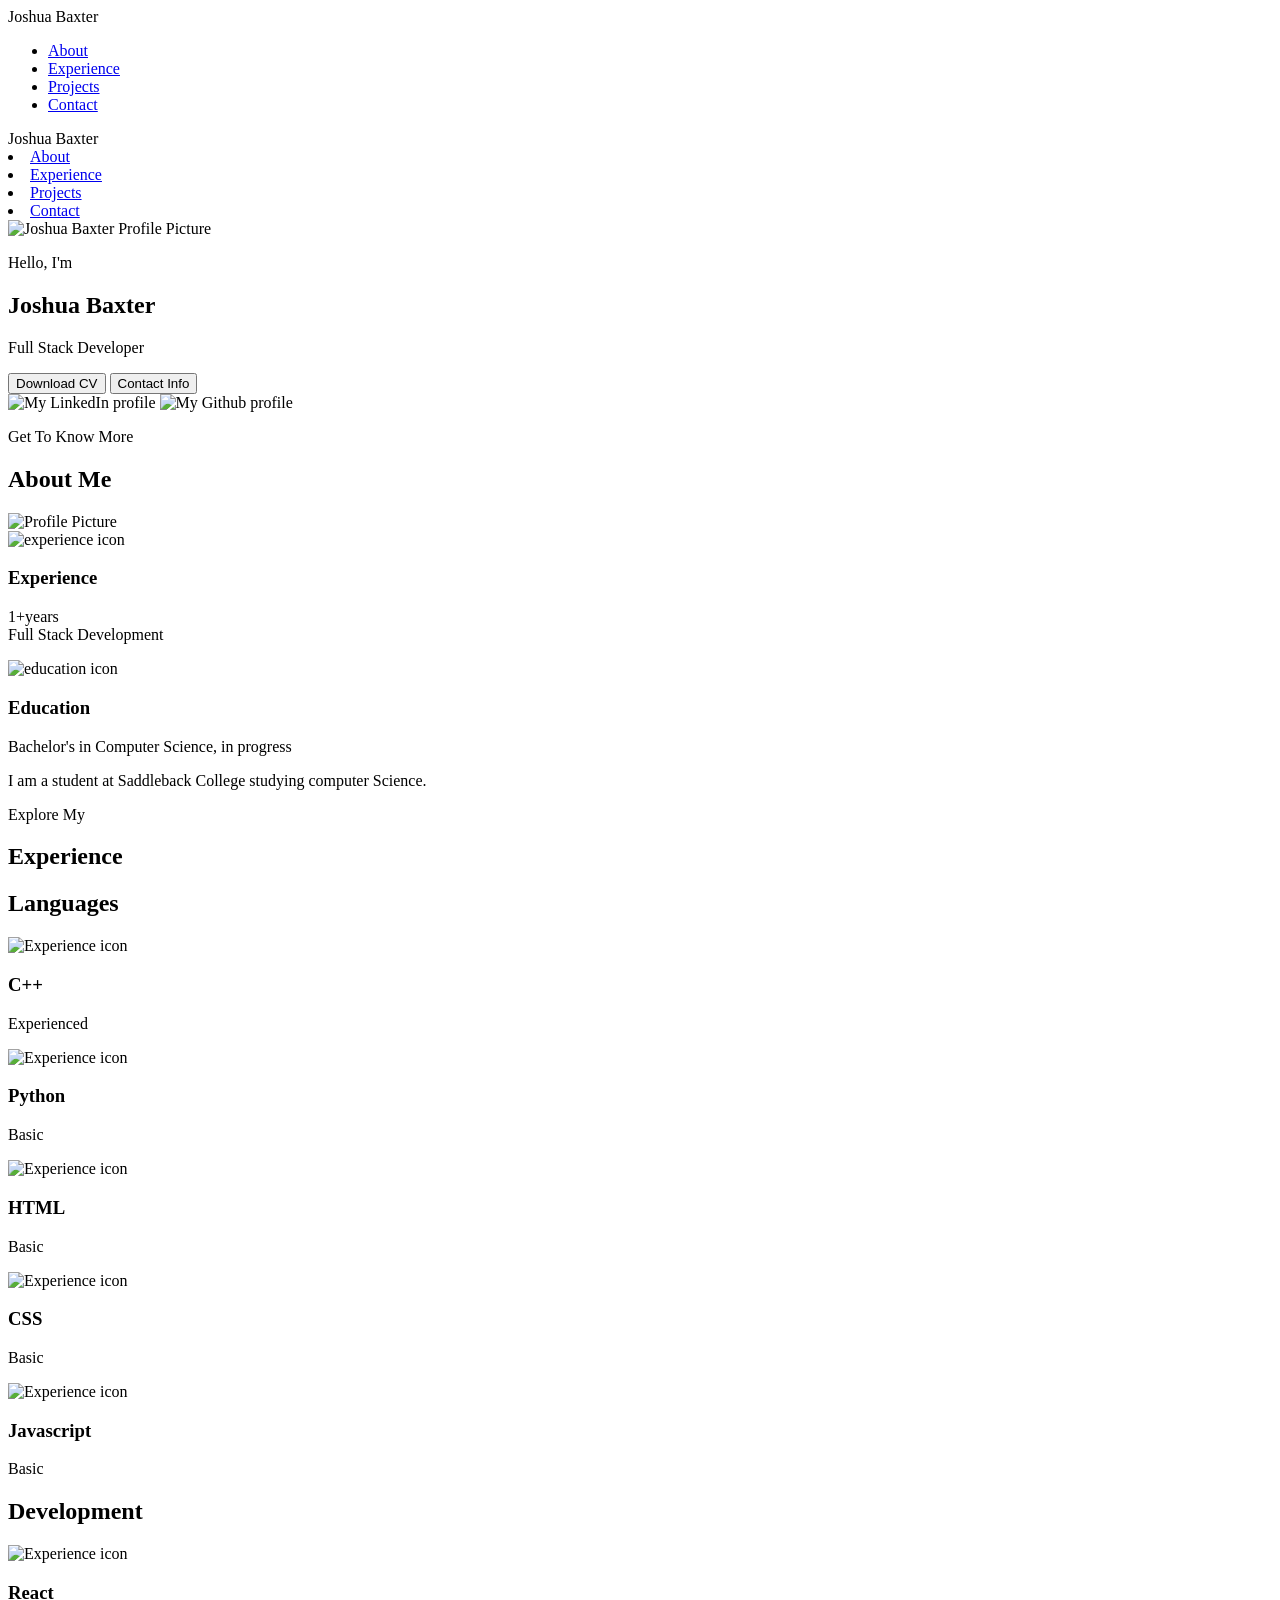
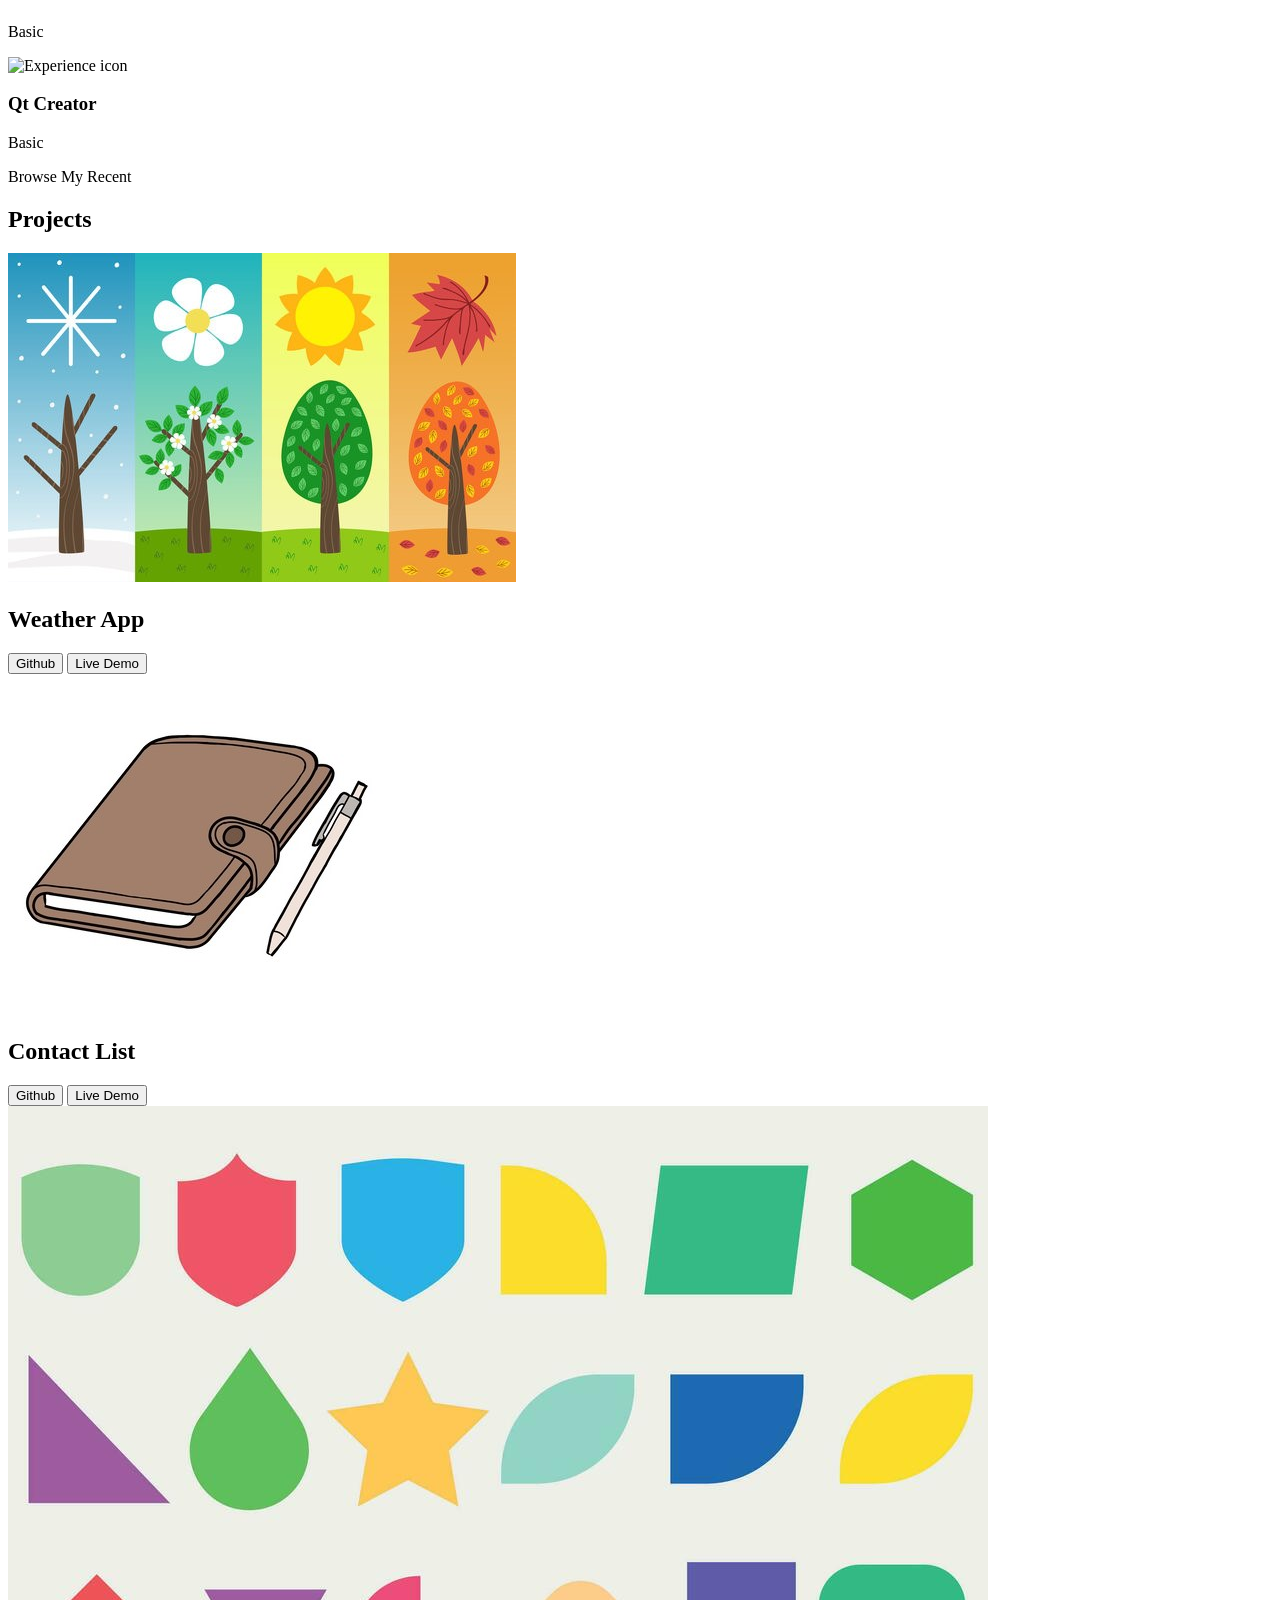
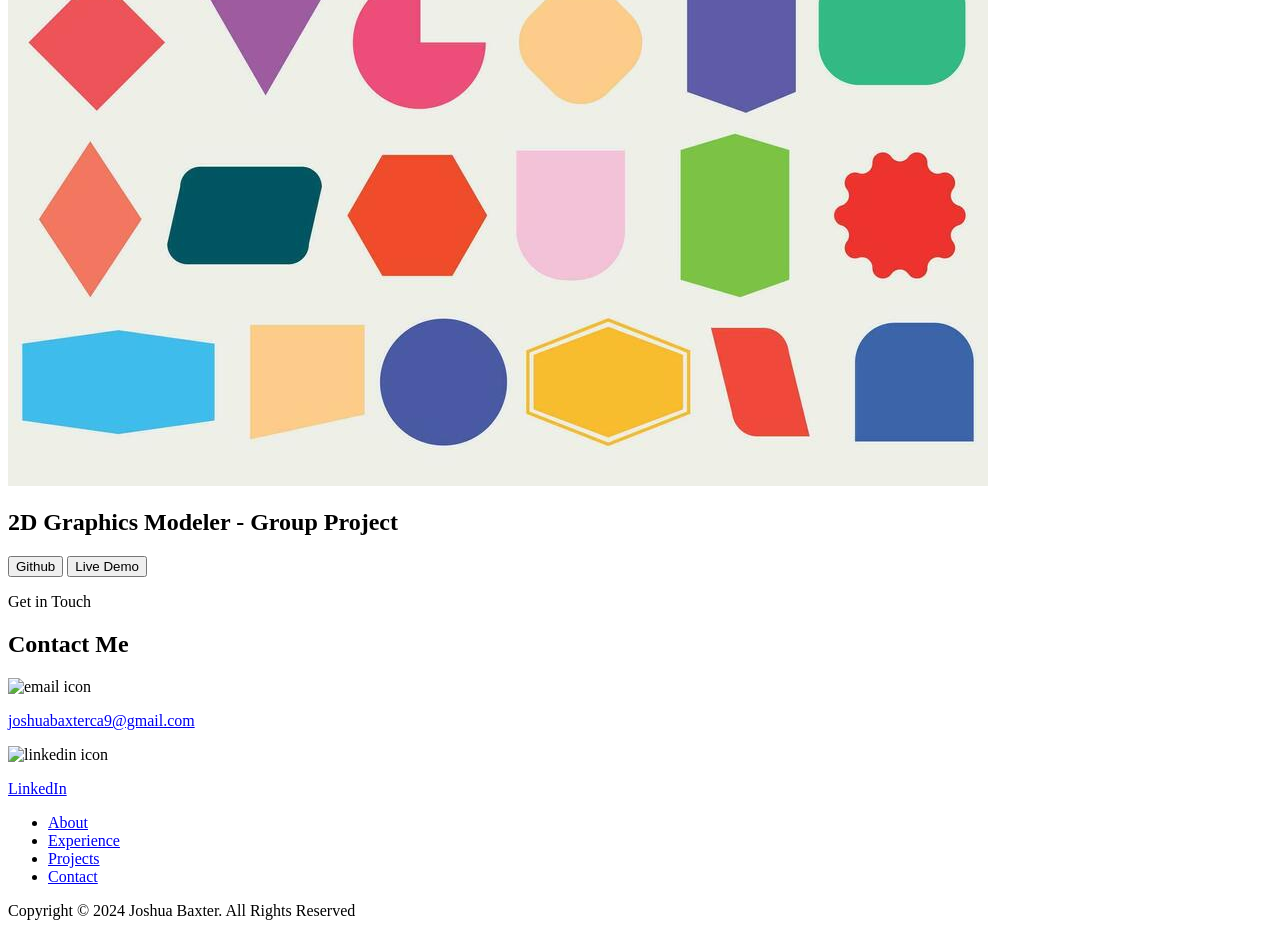
==== index.html @ d440376b "updated pictures and projects changed project pictures and links, as well as deleted unnecessary fil" ====
<!DOCTYPE html>
<html lang="en">
  <head>
    <meta charset="UTF-8" />
    <meta name="viewport" content="width=device-width, initial-scale=1.0" />
    <title>My Portfolio</title>
    <link rel="stylesheet" href="styles.css" />
    <link rel="stylesheet" href="mediaqueries.css" />
  </head>
  <body>
    <div class="wrapper">
      <div class="box">
        <div></div>
        <div></div>
        <div></div>
        <div></div>
        <div></div>
      </div>
    </div>
    <nav id="desktop-nav">
      <div class="logo">Joshua Baxter</div>
      <div>
        <ul class="nav-links">
          <li class="button"><a href="#about">About</a></li>
          <li class="button"><a href="#experience">Experience</a></li>
          <li class="button"><a href="#projects">Projects</a></li>
          <li class="button"><a href="#contact">Contact</a></li>
        </ul>
      </div>
    </nav>
    <nav id="hamburger-nav">
      <div class="logo">Joshua Baxter</div>
      <div class="hamburger-menu">
        <div class="hamburger-icon" onclick="toggleMenu()">
          <span></span>
          <span></span>
          <span></span>
        </div>
        <div class="menu-links">
          <li><a href="#about" onclick="toggleMenu()">About</a></li>
          <li><a href="#experience" onclick="toggleMenu()">Experience</a></li>
          <li><a href="#projects" onclick="toggleMenu()">Projects</a></li>
          <li><a href="#contact" onclick="toggleMenu()">Contact</a></li>
        </div>
      </div>
    </nav>
    <section id="profile">
      <div class="section__pic-container">
        <img
          src="./assets/luke-stackpoole-RxHhxWnXmNs-unsplash.jpg"
          alt="Joshua Baxter Profile Picture"
          class="about-pic"
        />
      </div>
      <div class="section__text">
        <p class="section__text__p1">Hello, I'm</p>
        <h1 class="title">Joshua Baxter</h1>
        <p class="section__text__p2">Full Stack Developer</p>
        <div class="btn-container">
          <button
            class="btn btn-color-2"
            onclick="window.open('./assets/resume-example.pdf')"
          >
            Download CV
          </button>
          <button class="btn btn-color-1" onclick="location.href='./#contact'">
            Contact Info
          </button>
        </div>
        <div id="socials-container">
          <img
            src="./assets/linkedin.png"
            alt="My LinkedIn profile"
            class="icon"
            onclick="location.href='https://www.linkedin.com/in/joshua-baxter-3903b0314?trk=people-guest_people_search-card'"
          />
          <img
            src="./assets/github.png"
            alt="My Github profile"
            class="icon"
            onclick="location.href='https://github.com/joshuabaxter9'"
          />
        </div>
      </div>
    </section>
    <section id="about">
      <p class="section__text__p1">Get To Know More</p>
      <h1 class="title">About Me</h1>
      <div class="section-container">
        <div class="section__pic-container">
          <img
            src="./assets/black-white-cow-green-grass-with-blue-sky.jpg"
            alt="Profile Picture"
            class="about-pic"
          />
        </div>
        <div class="about-details-container">
          <div class="about-containers">
            <div class="details-container">
              <img
                src="./assets/experience.png"
                alt="experience icon"
                class="icon"
              />
              <h3>Experience</h3>
              <p>1+years <br />Full Stack Development</p>
            </div>
            <div class="details-container">
              <img
                src="./assets/education.png"
                alt="education icon"
                class="icon"
              />
              <h3>Education</h3>
              <p>Bachelor's in Computer Science, in progress</p>
            </div>
          </div>
          <div class="text-container">
            <p>
              I am a student at Saddleback College studying computer Science.
            </p>
          </div>
        </div>
      </div>
    </section>
    <section id="experience">
      <p class="section__text__p1">Explore My</p>
      <h1 class="title">Experience</h1>
      <div class="experience-details-container">
        <div class="about-containers">
          <div class="details-container">
            <h2 class="experience-sub-title">Languages</h2>
            <div class="article-container">
              <article>
                <img
                  src="./assets/checkmark.png"
                  alt="Experience icon"
                  class="icon"
                />
                <div>
                  <h3>C++</h3>
                  <p>Experienced</p>
                </div>
              </article>
              <article>
                <img
                  src="./assets/checkmark.png"
                  alt="Experience icon"
                  class="icon"
                />
                <div>
                  <h3>Python</h3>
                  <p>Basic</p>
                </div>
              </article>
              <article>
                <img
                  src="./assets/checkmark.png"
                  alt="Experience icon"
                  class="icon"
                />
                <div>
                  <h3>HTML</h3>
                  <p>Basic</p>
                </div>
              </article>
              <article>
                <img
                  src="./assets/checkmark.png"
                  alt="Experience icon"
                  class="icon"
                />
                <div>
                  <h3>CSS</h3>
                  <p>Basic</p>
                </div>
              </article>
              <article>
                <img
                  src="./assets/checkmark.png"
                  alt="Experience icon"
                  class="icon"
                />
                <div>
                  <h3>Javascript</h3>
                  <p>Basic</p>
                </div>
              </article>
            </div>
          </div>
          <div class="details-container">
            <h2 class="experience-sub-title">Development</h2>
            <div class="article-container">
              <article>
                <img
                  src="./assets/checkmark.png"
                  alt="Experience icon"
                  class="icon"
                />
                <div>
                  <h3>React</h3>
                  <p>Basic</p>
                </div>
              </article>
              <article>
                <img
                  src="./assets/checkmark.png"
                  alt="Experience icon"
                  class="icon"
                />
                <div>
                  <h3>Qt Creator</h3>
                  <p>Basic</p>
                </div>
              </article>
            </div>
          </div>
        </div>
      </div>
    </section>
    <section id="projects">
      <p class="section__text__p1">Browse My Recent</p>
      <h1 class="title">Projects</h1>
      <div class="experience-details-container">
        <div class="about-containers">
          <div class="details-container color-container">
            <div class="article-container">
              <img
                src="./assets/seasons picture.jpg"
                alt="weather app"
                class="project-img"
              />
            </div>
            <h2 class="experience-sub-title project-title">Weather App</h2>
            <div class="btn-container">
              <button
                class="btn btn-color-2 project-btn"
                onclick="location.href='https://github.com/joshuabaxter9/Weather-App'"
              >
                Github
              </button>
              <button
                class="btn btn-color-2 project-btn"
                onclick="location.href='https://github.com/'"
              >
                Live Demo
              </button>
            </div>
          </div>
          <div class="details-container color-container">
            <div class="article-container">
              <img
                src="./assets/notebook.jpeg"
                alt="notepad"
                class="project-img"
              />
            </div>
            <h2 class="experience-sub-title project-title">Contact List</h2>
            <div class="btn-container">
              <button
                class="btn btn-color-2 project-btn"
                onclick="location.href='https://github.com/joshuabaxter9/contact_list'"
              >
                Github
              </button>
              <button
                class="btn btn-color-2 project-btn"
                onclick="location.href='https://github.com/'"
              >
                Live Demo
              </button>
            </div>
          </div>
          <div class="details-container color-container">
            <div class="article-container">
              <img src="./assets/shapes.jpg" alt="shapes" class="project-img" />
            </div>
            <h2 class="experience-sub-title project-title">
              2D Graphics Modeler - Group Project
            </h2>
            <div class="btn-container">
              <button
                class="btn btn-color-2 project-btn"
                onclick="location.href='https://github.com/EsmarW/Cloud'"
              >
                Github
              </button>
              <button
                class="btn btn-color-2 project-btn"
                onclick="location.href='https://github.com/'"
              >
                Live Demo
              </button>
            </div>
          </div>
        </div>
      </div>
    </section>
    <section id="contact">
      <p class="section__text__p1">Get in Touch</p>
      <h1 class="title">Contact Me</h1>
      <div class="contact-info-upper-container">
        <div class="contact-info-container">
          <img
            src="./assets/email.png"
            alt="email icon"
            class="icon contact-icon email-icon"
          />
          <p>
            <a href="mailto:joshuabaxterca9@gmail.com"
              >joshuabaxterca9@gmail.com</a
            >
          </p>
        </div>
        <div class="contact-info-container">
          <img
            src="./assets/linkedin.png"
            alt="linkedin icon"
            class="icon contact-icon"
          />
          <p>
            <a
              href="https://www.linkedin.com/in/joshua-baxter-3903b0314?trk=people-guest_people_search-card"
              >LinkedIn</a
            >
          </p>
        </div>
      </div>
    </section>
    <footer>
      <nav>
        <div class="nav-links-container">
          <ul class="nav-links">
            <li class="button"><a href="#about">About</a></li>
            <li class="button"><a href="#experience">Experience</a></li>
            <li class="button"><a href="#projects">Projects</a></li>
            <li class="button"><a href="#contact">Contact</a></li>
          </ul>
        </div>
      </nav>
      <p>Copyright &#169; 2024 Joshua Baxter. All Rights Reserved</p>
    </footer>
    <script src="script.js"></script>
  </body>
</html>
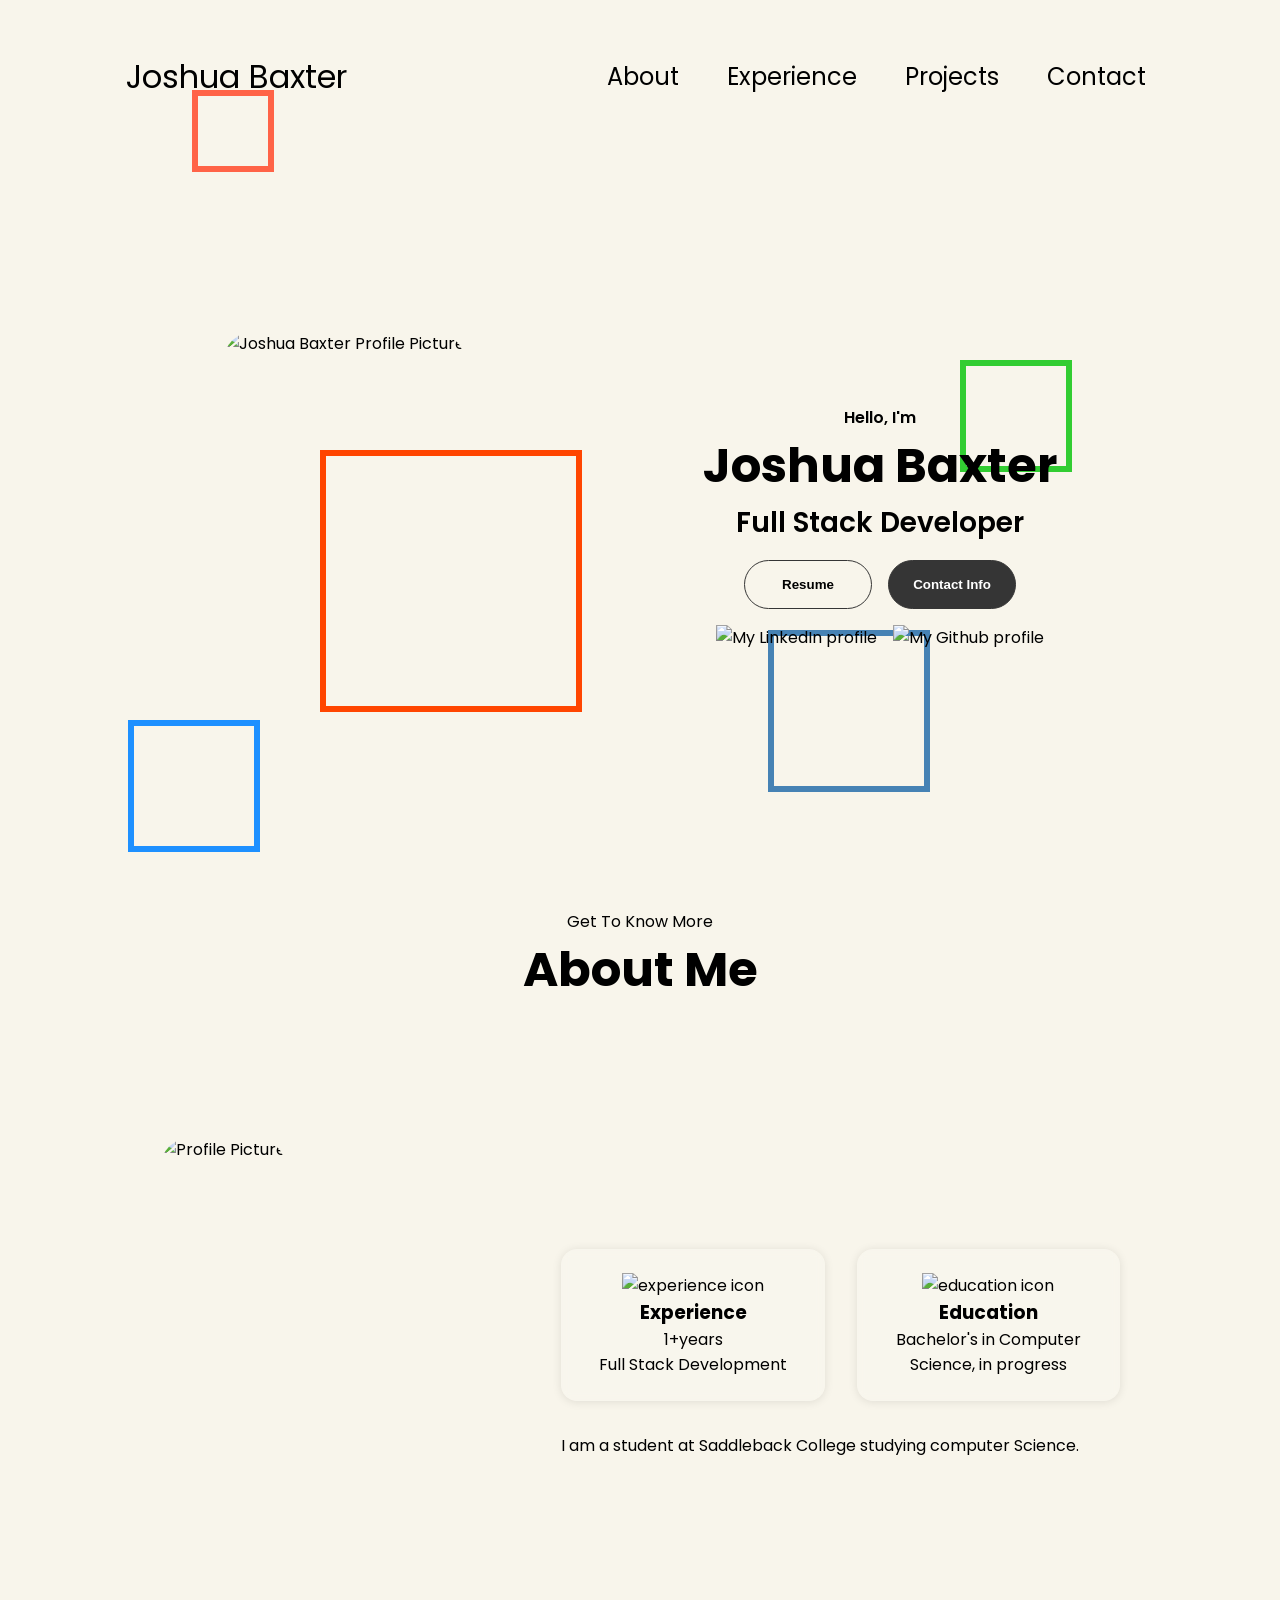
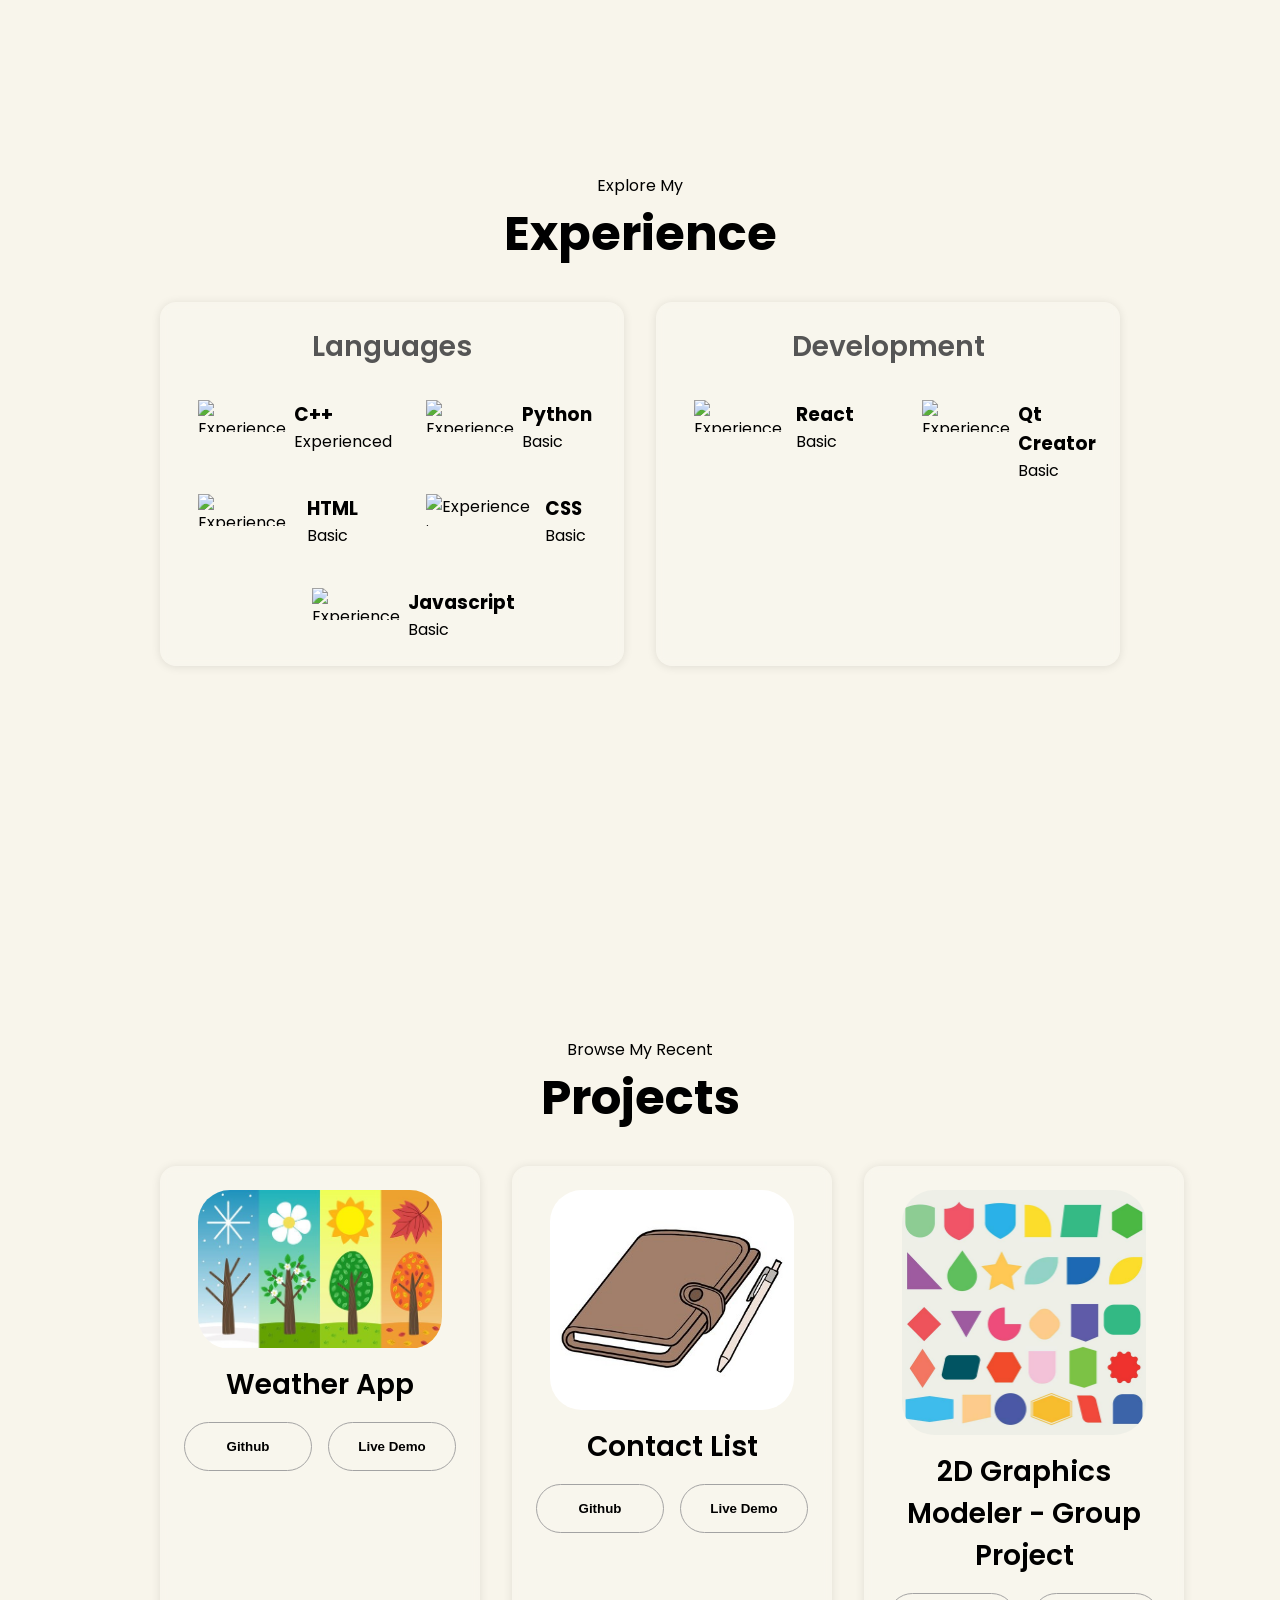
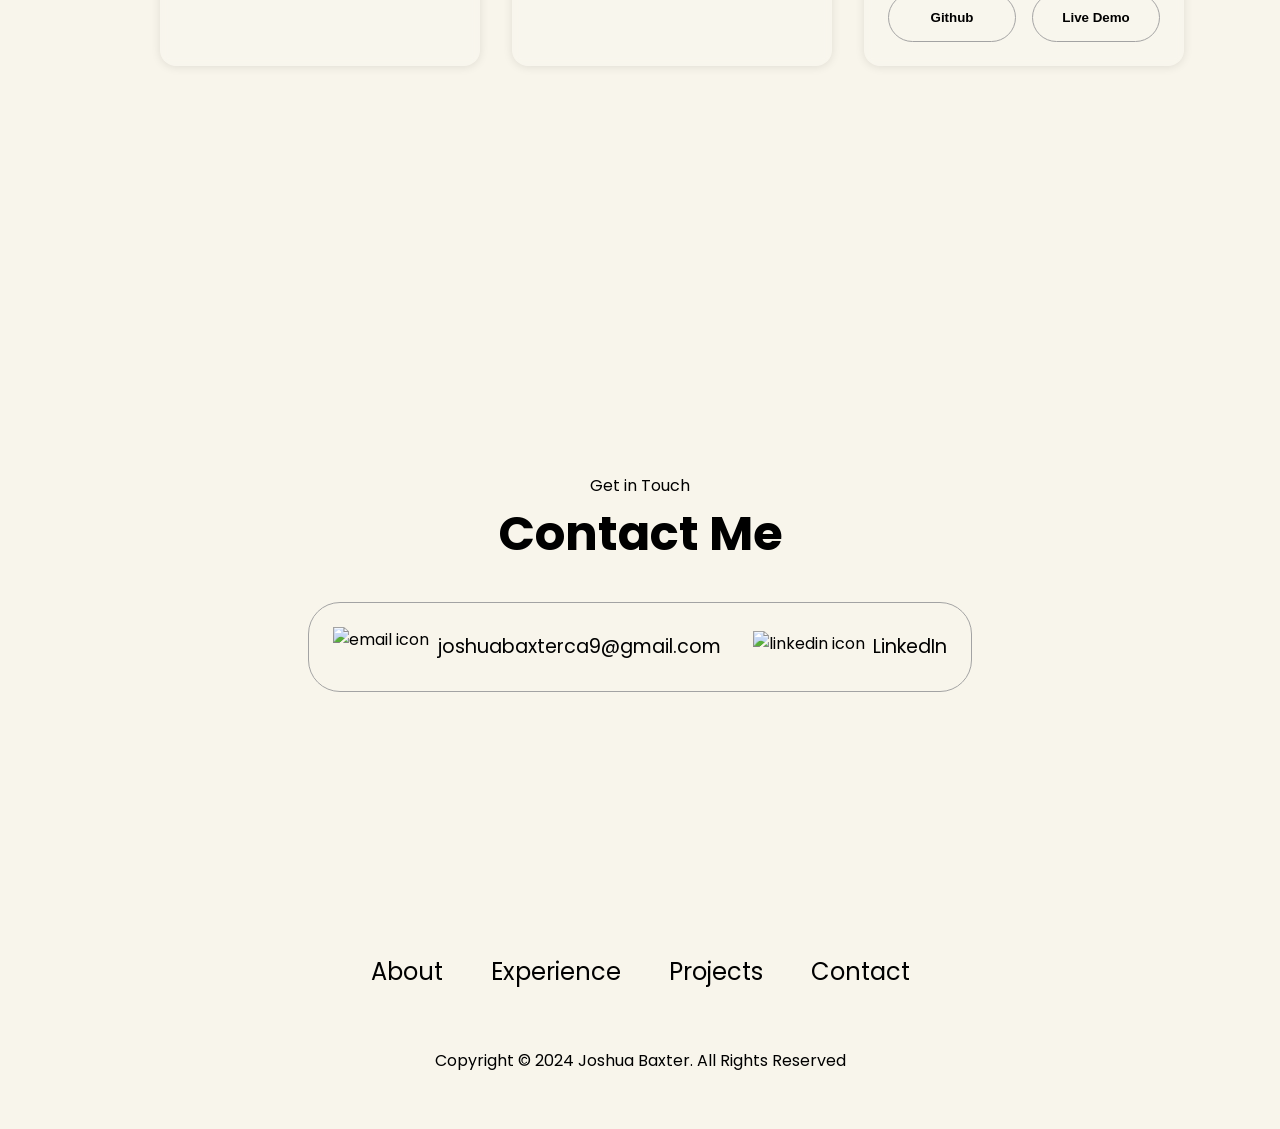
==== commit bffd8ec9: "begin live demo pages/resume updated" ====
--- a/index.html
+++ b/index.html
@@ -59,9 +59,9 @@
         <div class="btn-container">
           <button
             class="btn btn-color-2"
-            onclick="window.open('./assets/resume-example.pdf')"
+            onclick="window.open('./assets/resume.pdf')"
           >
-            Download CV
+            Resume
           </button>
           <button class="btn btn-color-1" onclick="location.href='./#contact'">
             Contact Info
@@ -241,7 +241,7 @@
               </button>
               <button
                 class="btn btn-color-2 project-btn"
-                onclick="location.href='https://github.com/'"
+                onclick="location.href='pages/project1.html'"
               >
                 Live Demo
               </button>
@@ -265,7 +265,7 @@
               </button>
               <button
                 class="btn btn-color-2 project-btn"
-                onclick="location.href='https://github.com/'"
+                onclick="location.href='pages/project2.html'"
               >
                 Live Demo
               </button>
@@ -287,7 +287,7 @@
               </button>
               <button
                 class="btn btn-color-2 project-btn"
-                onclick="location.href='https://github.com/'"
+                onclick="location.href='pages/project3.html'"
               >
                 Live Demo
               </button>
--- a/styles.css
+++ b/styles.css
@@ -0,0 +1,561 @@
+/*Generics*/
+
+@import url("https://fonts.googleapis.com/css2?family=Poppins:wght@300;400;500;600&display=swap");
+
+* {
+  margin: 0;
+  padding: 0;
+}
+
+body {
+  font-family: "Poppins", sans-serif;
+  background-color: rgb(248, 245, 235);
+}
+
+html {
+  scroll-behavior: smooth;
+}
+
+p {
+  color: rgb (85, 85, 85);
+}
+
+/*Background*/
+
+.wrapper {
+  position: fixed;
+  width: 100%;
+  height: 100%;
+  overflow: hidden;
+  z-index: -1;
+}
+
+.box div {
+  position: absolute;
+  width: 60px;
+  height: 60px;
+  background-color: transparent;
+  border: 6px solid black;
+}
+
+.box div:nth-child(1) {
+  width: 70px;
+  height: 70px;
+  border: 6px solid #ff6347;
+  top: calc(100% * 0.1);
+  left: calc(100% * 0.15);
+  animation: animate 9s linear infinite;
+}
+.box div:nth-child(2) {
+  width: 150px;
+  height: 150px;
+  border: 6px solid #4682b4;
+  top: calc(100% * 0.7);
+  left: calc(100% * 0.6);
+  animation: animate 7s linear infinite;
+}
+.box div:nth-child(3) {
+  width: 100px;
+  height: 100px;
+  border: 6px solid #32cd32;
+  top: calc(100% * 0.4);
+  left: calc(100% * 0.75);
+  animation: animate 11s linear infinite;
+}
+.box div:nth-child(4) {
+  width: 250px;
+  height: 250px;
+  border: 6px solid #ff4500;
+  top: calc(100% * 0.5);
+  left: calc(100% * 0.25);
+  animation: animate 9s linear infinite;
+}
+.box div:nth-child(5) {
+  width: 120px;
+  height: 120px;
+  border: 6px solid #1e90ff;
+  top: calc(100% * 0.8);
+  left: calc(100% * 0.1);
+  animation: animate 13s linear infinite;
+}
+
+/*Transition*/
+
+a,
+.btn {
+  transition: all 300ms ease;
+}
+
+/*Navigation*/
+
+nav,
+.nav-links {
+  display: flex;
+}
+
+nav {
+  justify-content: space-around;
+  align-items: center;
+  height: 17vh;
+}
+
+.nav-links {
+  gap: 2rem;
+  list-style: none;
+  font-size: 1.5rem;
+}
+
+a {
+  color: black;
+  text-decoration: none;
+  text-decoration-color: white;
+}
+
+.logo {
+  font-size: 2rem;
+}
+
+.logo:hover {
+  cursor: default;
+}
+
+/*Hover animation*/
+
+.button {
+  padding: 0.5rem;
+  position: relative;
+  cursor: pointer;
+}
+
+.button:before {
+  content: "";
+  background: rgb(163, 163, 163);
+  position: absolute;
+  top: 0;
+  width: 0;
+  left: 50%;
+  height: 3px;
+  transform: translateX(-50%);
+  transition: all cubic-bezier(0, 0.96, 0.58, 1.1) 1s;
+}
+
+.button:after {
+  content: "";
+  background: rgb(163, 163, 163);
+  position: absolute;
+  bottom: 0;
+  width: 0;
+  left: 50%;
+  height: 3px;
+  transform: translateX(-50%);
+  transition: all cubic-bezier(0, 0.96, 0.58, 1.1) 1s;
+}
+
+.button:hover:before,
+.button:hover:after {
+  width: 80%;
+  transition: all cubic-bezier(0, 0.96, 0.58, 1.1) 1s;
+}
+
+/* Hamburger Menu */
+
+#hamburger-nav {
+  display: none;
+}
+
+.hamburger-menu {
+  position: relative;
+  display: inline-block;
+  padding: 10px;
+}
+
+.hamburger-icon {
+  display: flex;
+  flex-direction: column;
+  justify-content: space-between;
+  height: 24px;
+  width: 30px;
+  cursor: pointer;
+}
+
+.hamburger-icon span {
+  width: 100%;
+  height: 2px;
+  background-color: black;
+  transition: all 0.3 ease-in-out;
+}
+
+.menu-links {
+  position: absolute;
+  top: 100%;
+  right: 0%;
+  background-color: white;
+  width: fit-content;
+  max-height: 0;
+  overflow: hidden;
+  transition: all 0.3 ease-in-out;
+  border-radius: 10px;
+}
+
+.menu-links a {
+  display: block;
+  padding: 10px;
+  text-align: center;
+  font-size: 1.5rem;
+  color: black;
+  text-decoration: none;
+  transition: all 0.3 ease-in-out;
+}
+
+.menu-links li {
+  list-style: none;
+}
+
+.menu-links.open {
+  max-height: 300px;
+}
+
+.hamburger-icon.open span:first-child {
+  transform: rotate(45deg) translate(10px, 5px);
+}
+
+.hamburger-icon.open span:nth-child(2) {
+  opacity: 0;
+}
+
+.hamburger-icon.open span:last-child {
+  transform: rotate(-45deg) translate(10px, -5px);
+}
+
+.hamburger-icon span:first-child {
+  transform: none;
+}
+
+.hamburger-icon span:first-child {
+  opacity: 1;
+}
+
+.hamburger-icon span:first-child {
+  transform: none;
+}
+
+/*Sections*/
+
+section {
+  padding-top: 4vh;
+  height: 96vh;
+  margin: 0 10rem;
+  box-sizing: border-box;
+  min-height: fit-content;
+}
+
+.section-container {
+  display: flex;
+}
+
+/*Profile Sections*/
+
+#profile {
+  display: flex;
+  justify-content: center;
+  gap: 5rem;
+  height: 80vh;
+}
+
+.section__pic-container {
+  display: flex;
+  height: 400px;
+  width: 400px;
+  margin: auto 0;
+}
+
+.section__text {
+  align-self: center;
+  text-align: center;
+}
+
+.section__text p {
+  font-weight: 600;
+}
+
+.section__text__p1 {
+  text-align: center;
+}
+
+.section__text__p2 {
+  font-size: 1.75rem;
+  margin-bottom: 1rem;
+}
+
+.title {
+  font-size: 3rem;
+  text-align: center;
+}
+
+#socials-container {
+  display: flex;
+  justify-content: center;
+  margin-top: 1rem;
+  gap: 1rem;
+}
+
+/*Icons*/
+
+.icon {
+  cursor: pointer;
+  height: 2rem;
+}
+
+/*Buttons*/
+
+.btn-container {
+  display: flex;
+  justify-content: center;
+  gap: 1rem;
+}
+
+.btn {
+  font-weight: 600;
+  transition: all 300ms ease;
+  padding: 1rem;
+  width: 8rem;
+  border-radius: 2rem;
+}
+
+.btn-color-1,
+.btn-color-2 {
+  border: rgb(53, 53, 53) 0.1rem solid;
+}
+
+.btn-color-1:hover,
+.btn-color-2:hover {
+  cursor: pointer;
+}
+
+.btn-color-1,
+.btn-color-2:hover {
+  background: rgb(53, 53, 53);
+  color: white;
+}
+
+.btn-color-1:hover {
+  background: rgb(0, 0, 0);
+}
+
+.btn-color-2 {
+  background: none;
+}
+
+.btn-color-2:hover {
+  border: rgb(255, 255, 255) 0.1rem solid;
+}
+
+.btn-container {
+  gap: 1rem;
+}
+
+/*About Section*/
+
+#about {
+  position: relative;
+}
+
+.about-containers {
+  gap: 2rem;
+  margin-bottom: 2rem;
+  margin-top: 2rem;
+}
+
+.about-details-container {
+  justify-content: center;
+  flex-direction: column;
+}
+
+.about-containers,
+.about-details-container {
+  display: flex;
+}
+
+.about-pic {
+  border-radius: 2rem;
+}
+
+.arrow {
+  position: absolute;
+  right: -5rem;
+  bottom: 2.5rem;
+}
+
+.details-container {
+  /* From https://css.glass */
+  background: rgba(255, 255, 255, 0.1);
+  border-radius: 16px;
+  box-shadow: 0 1px 10px rgba(0, 0, 0, 0.1);
+  backdrop-filter: blur(4.5px);
+  -webkit-backdrop-filter: blur(4.5px);
+  padding: 1.5rem;
+  flex: 1;
+  text-align: center;
+}
+
+.section-container {
+  gap: 4rem;
+  height: 80%;
+}
+
+.section__pic-container {
+  height: 400px;
+  width: 400px;
+  margin: auto 0;
+}
+
+/*Experience Section*/
+
+#experience {
+  position: relative;
+}
+
+.experience-sub-title {
+  color: rgb(85, 85, 85);
+  font-weight: 600;
+  font-size: 1.75rem;
+  margin-bottom: 2rem;
+}
+
+.experience-details-container {
+  display: flex;
+  justify-content: center;
+  flex-direction: column;
+}
+
+.article-container {
+  display: flex;
+  text-align: initial;
+  flex-wrap: wrap;
+  flex-direction: row;
+  gap: 2.5rem;
+  justify-content: space-around;
+}
+
+article {
+  display: flex;
+  width: 10rem;
+  justify-content: space-around;
+  gap: 0.5rem;
+}
+
+article .icon {
+  cursor: default;
+}
+
+/*Projects Section*/
+
+#projects {
+  position: relative;
+}
+
+.color-container {
+  /* From https://css.glass */
+  background: rgba(255, 255, 255, 0.1);
+  border-radius: 16px;
+  box-shadow: 0 1px 10px rgba(0, 0, 0, 0.1);
+  backdrop-filter: blur(4.5px);
+  -webkit-backdrop-filter: blur(4.5px);
+  padding: 1.5rem;
+  flex: 1;
+  text-align: center;
+}
+
+.project-img {
+  border-radius: 2rem;
+  width: 90%;
+  height: 90%;
+}
+
+.project-title {
+  margin: 1rem;
+  color: black;
+}
+
+.project-btn {
+  color: black;
+  border-color: rgb(163, 163, 163);
+}
+
+/* Contact Section */
+
+#contact {
+  display: flex;
+  justify-content: center;
+  flex-direction: column;
+  height: 70vh;
+}
+
+.contact-info-upper-container {
+  display: flex;
+  justify-content: center;
+  border-radius: 2rem;
+  border: rgb(53, 53, 53) 0.1rem solid;
+  border-color: rgb(163, 163, 163);
+  background: (250, 250, 250);
+  margin: 2rem auto;
+  padding: 0.5rem;
+}
+
+.contact-info-container {
+  display: flex;
+  align-items: center;
+  justify-content: center;
+  gap: 0.5rem;
+  margin: 1rem;
+}
+
+.contact-info-container p {
+  font-size: larger;
+}
+
+.contact-icon {
+  cursor: default;
+}
+
+.email-icon {
+  height: 2.5rem;
+}
+
+/* Footer Section*/
+
+footer {
+  height: 26vh;
+  margin: 0 1rem;
+}
+
+footer p {
+  text-align: center;
+}
+
+/*Pages Styles */
+
+#project-details {
+  position: relative;
+}
+
+.project-section-container {
+  justify-content: center;
+  display: flex;
+  gap: 5rem;
+  height: 80vh;
+}
+
+.project-img-container {
+  justify-content: center;
+}
+
+.project-details-text {
+  display: grid;
+  align-items: center;
+  font-weight: normal;
+}
+
+.project-img {
+  border-radius: 2rem;
+}
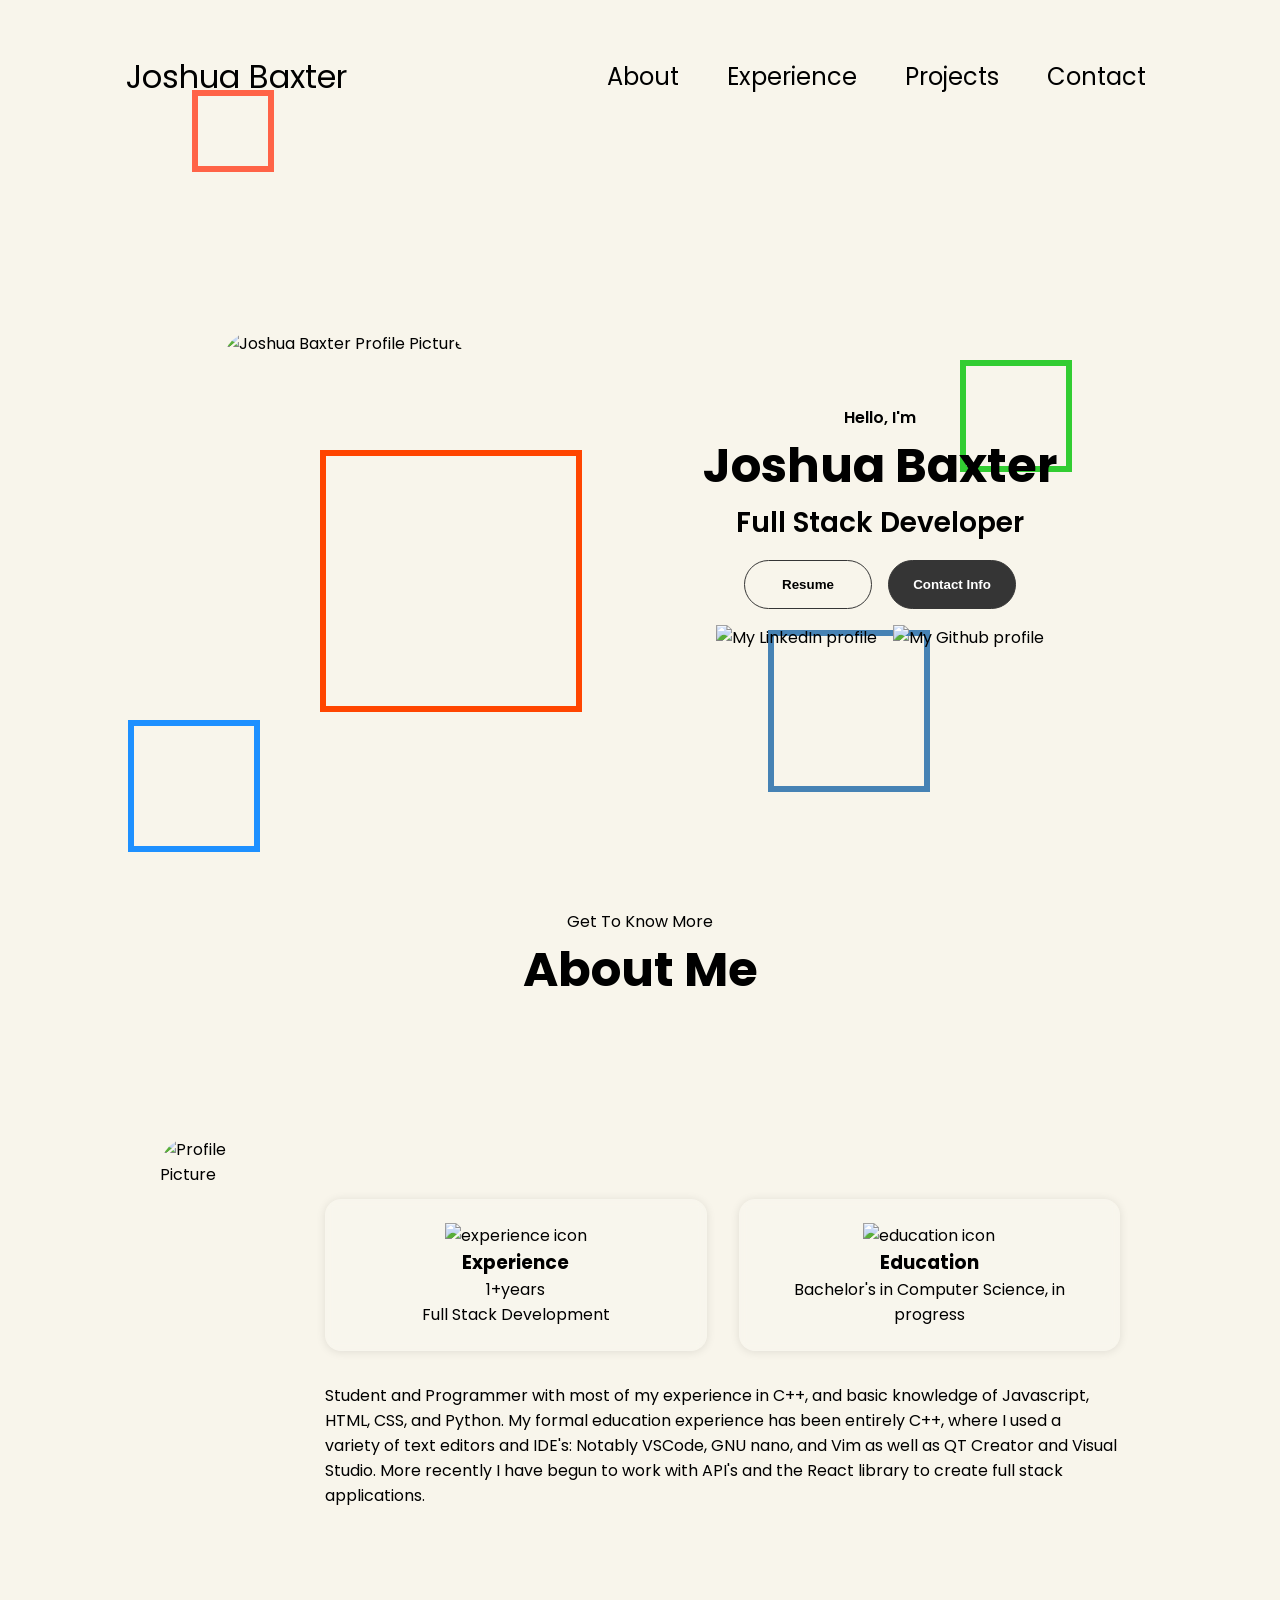
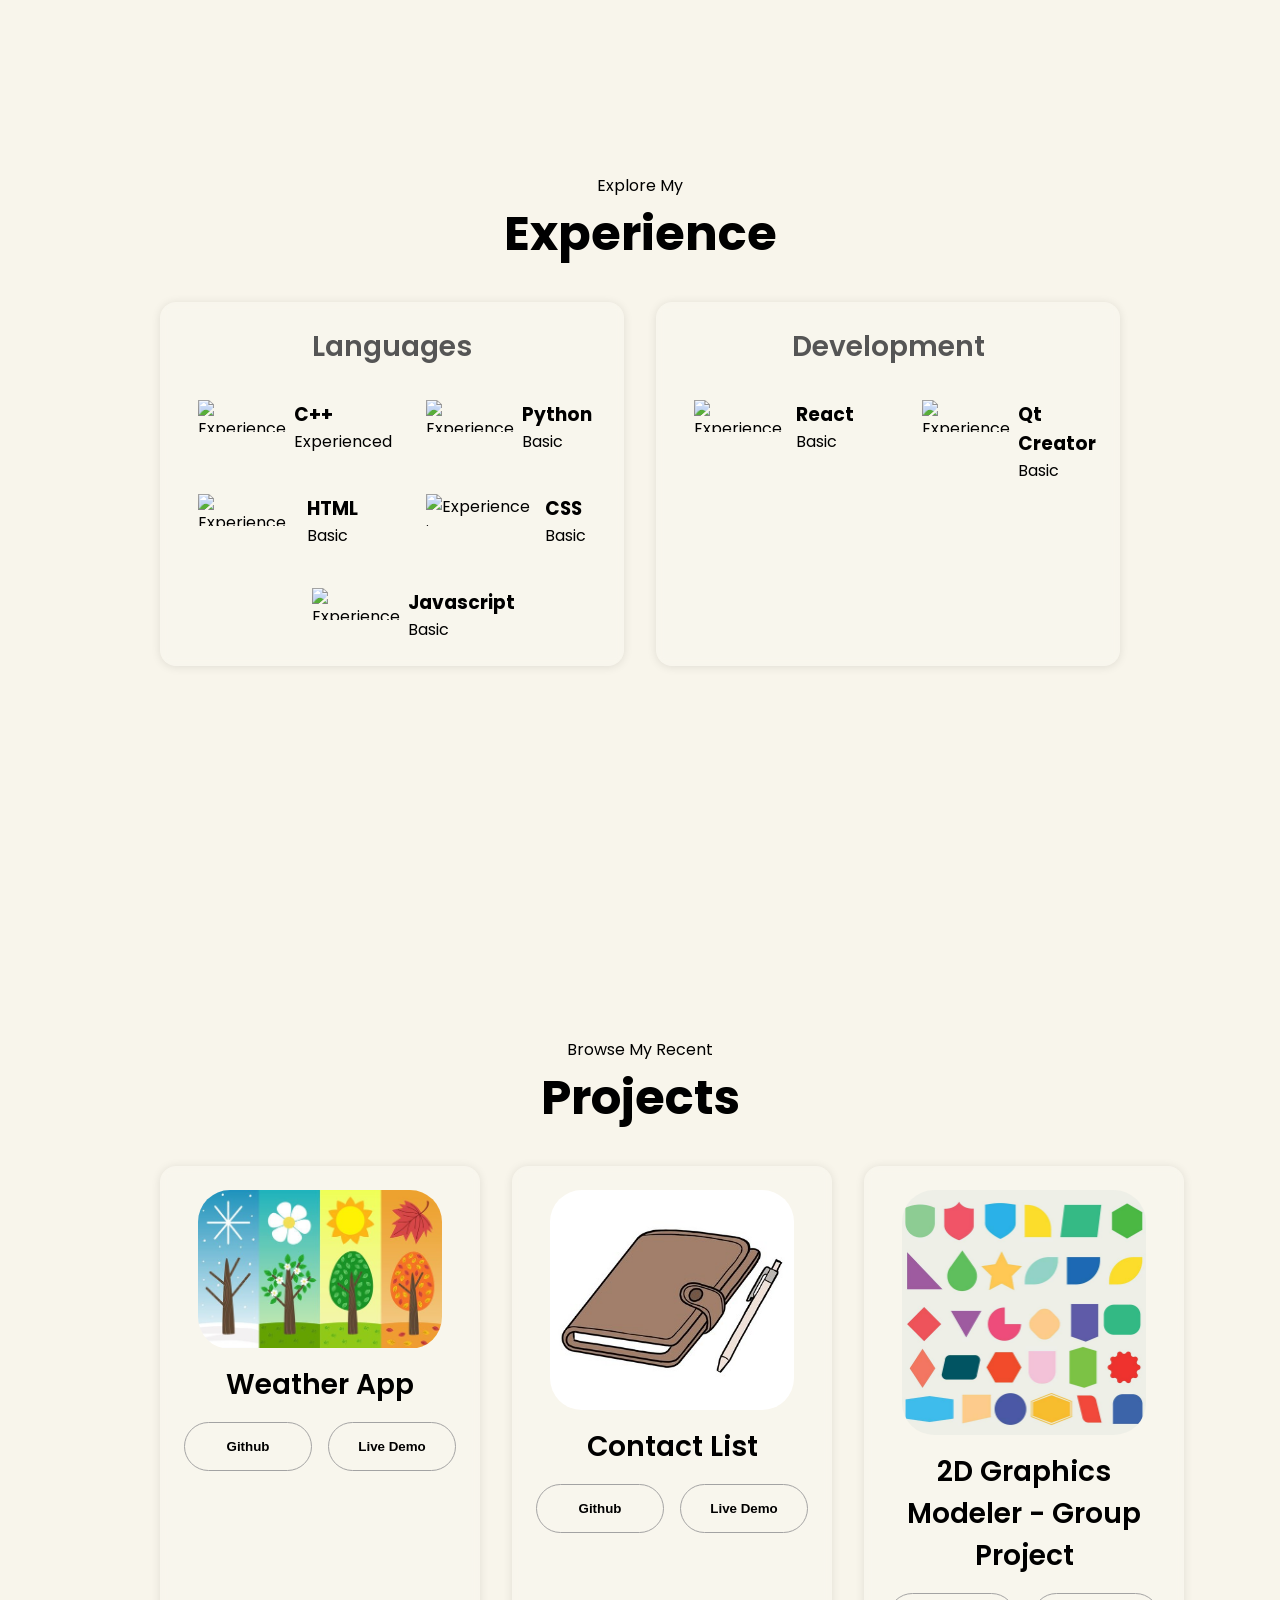
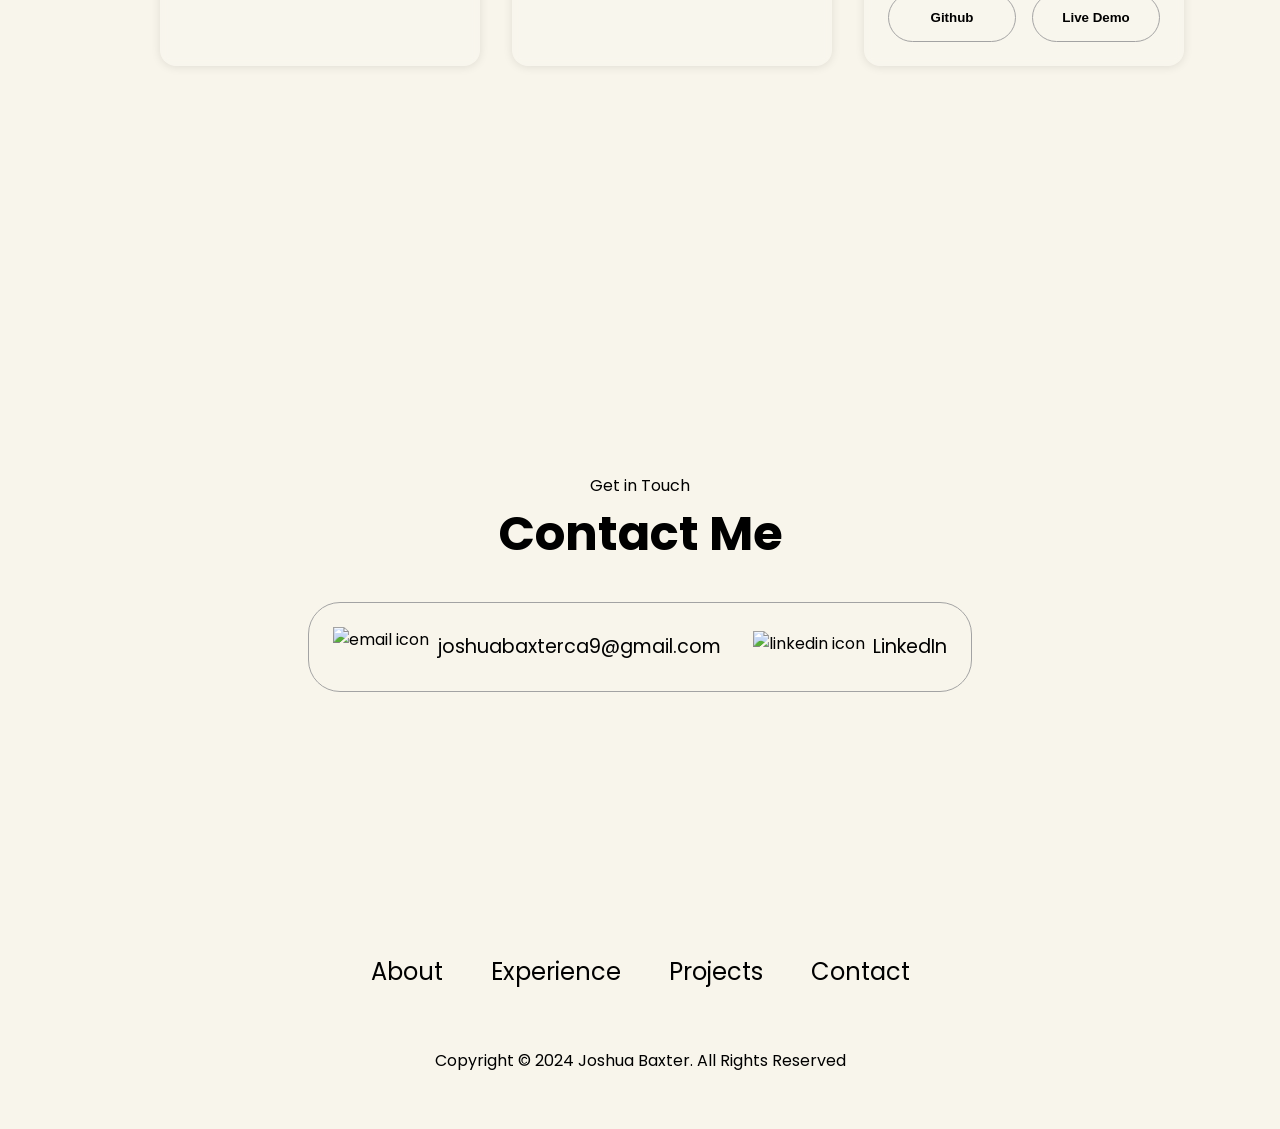
==== commit d4895e41: "updated resume/about text" ====
--- a/index.html
+++ b/index.html
@@ -117,7 +117,13 @@
           </div>
           <div class="text-container">
             <p>
-              I am a student at Saddleback College studying computer Science.
+              Student and Programmer with most of my experience in C++, and
+              basic knowledge of Javascript, HTML, CSS, and Python. My formal
+              education experience has been entirely C++, where I used a variety
+              of text editors and IDE's: Notably VSCode, GNU nano, and Vim as
+              well as QT Creator and Visual Studio. More recently I have begun
+              to work with API's and the React library to create full stack
+              applications.
             </p>
           </div>
         </div>
